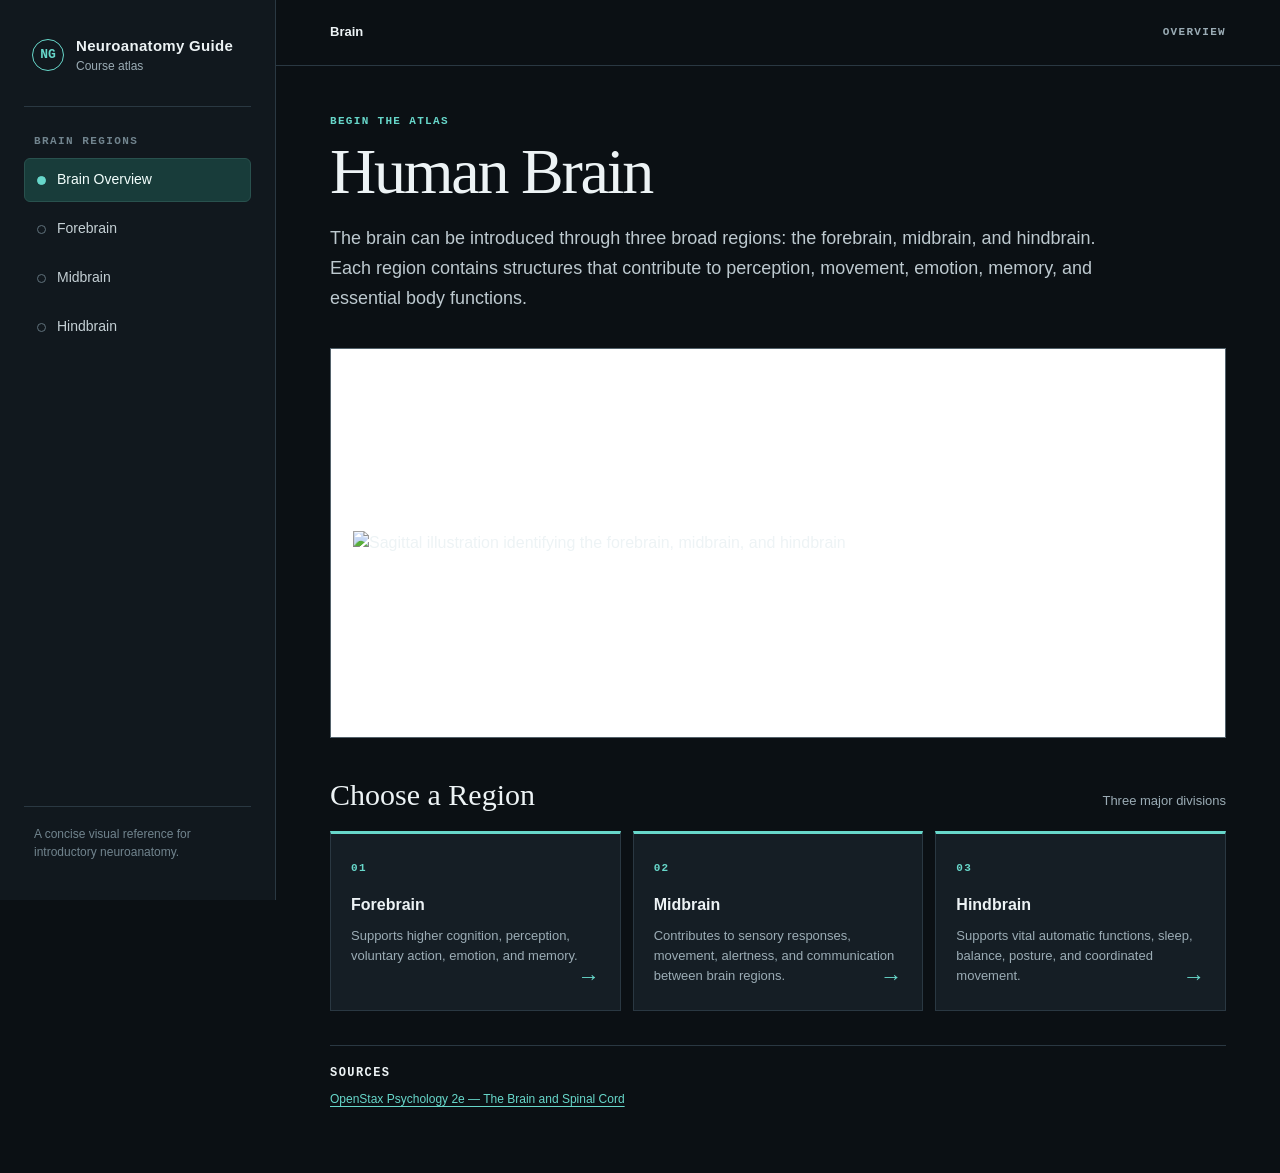
==== index.html @ 9b1bf2ac "Initial commit" ====
<!doctype html>
<html lang="en">
<head>
  <meta charset="utf-8">
  <meta name="viewport" content="width=device-width, initial-scale=1">
  <meta name="description" content="A concise visual guide to introductory human neuroanatomy.">
  <title>Brain Overview | Neuroanatomy Guide</title>
  <link rel="stylesheet" href="style.css">
  <script src="script.js" defer></script>
</head>
<body>
  <div class="shell">
    <aside class="sidebar" id="site-navigation" aria-label="Primary navigation">
      <div class="brand-row">
        <a class="brand" href="index.html">
          <span class="brand-mark">NG</span>
          <span><strong>Neuroanatomy Guide</strong><small>Course atlas</small></span>
        </a>
        <button class="menu-toggle" type="button" aria-expanded="false" aria-controls="primary-links">Menu</button>
      </div>
      <p class="nav-label">Brain regions</p>
      <nav class="nav" id="primary-links">
        <a class="active" href="index.html" aria-current="page">Brain Overview</a>
        <a href="forebrain/index.html">Forebrain</a>
        <a href="midbrain/index.html">Midbrain</a>
        <a href="hindbrain/index.html">Hindbrain</a>
      </nav>
      <p class="sidebar-note">A concise visual reference for introductory neuroanatomy.</p>
    </aside>

    <main>
      <header class="topbar">
        <div class="crumbs"><strong>Brain</strong></div>
        <div class="section-index">Overview</div>
      </header>
      <article class="content">
        <p class="eyebrow">Begin the atlas</p>
        <h1>Human Brain</h1>
        <p class="lead">The brain can be introduced through three broad regions: the forebrain, midbrain, and hindbrain. Each region contains structures that contribute to perception, movement, emotion, memory, and essential body functions.</p>

        <figure class="exhibit exhibit-wide">
          <img src="images/brain.png" alt="Sagittal illustration identifying the forebrain, midbrain, and hindbrain">
        </figure>

        <section aria-labelledby="regions-title">
          <div class="section-title">
            <h2 id="regions-title">Choose a Region</h2>
            <span>Three major divisions</span>
          </div>
          <div class="region-grid">
            <a class="region-card" href="forebrain/index.html">
              <span class="region-number">01</span><h3>Forebrain</h3><p>Supports higher cognition, perception, voluntary action, emotion, and memory.</p><span class="card-arrow">→</span>
            </a>
            <a class="region-card" href="midbrain/index.html">
              <span class="region-number">02</span><h3>Midbrain</h3><p>Contributes to sensory responses, movement, alertness, and communication between brain regions.</p><span class="card-arrow">→</span>
            </a>
            <a class="region-card" href="hindbrain/index.html">
              <span class="region-number">03</span><h3>Hindbrain</h3><p>Supports vital automatic functions, sleep, balance, posture, and coordinated movement.</p><span class="card-arrow">→</span>
            </a>
          </div>
        </section>
        <section class="sources" aria-labelledby="overview-sources"><h2 id="overview-sources">Sources</h2><p><a href="https://openstax.org/books/psychology-2e/pages/3-4-the-brain-and-spinal-cord">OpenStax Psychology 2e — The Brain and Spinal Cord</a></p></section>
      </article>
    </main>
  </div>
</body>
</html>
---- style.css ----
:root {
  color-scheme: dark;
  --bg: #0b1014;
  --sidebar: #11181e;
  --surface: #151e25;
  --surface-2: #1a252d;
  --line: #2a3842;
  --text: #edf3f5;
  --muted: #9bacb5;
  --accent: #67d7ca;
  --accent-soft: #183c3a;
  --blue: #66a9ff;
  --yellow: #e7bd57;
  --green: #5dc48b;
  --pink: #de7da6;
}

* { box-sizing: border-box; }
html { scroll-behavior: smooth; }
html, body { margin: 0; min-height: 100%; }
body { background: var(--bg); color: var(--text); font-family: Inter, "Segoe UI", Arial, sans-serif; font-size: 16px; line-height: 1.55; }
a { color: inherit; text-decoration: none; }
button { font: inherit; }
img { max-width: 100%; }

.shell { min-height: 100vh; display: grid; grid-template-columns: 276px minmax(0, 1fr); }
.sidebar { position: sticky; top: 0; height: 100vh; padding: 34px 24px 26px; background: var(--sidebar); border-right: 1px solid var(--line); display: flex; flex-direction: column; z-index: 5; }
.brand-row { border-bottom: 1px solid var(--line); padding: 0 8px 30px; }
.brand { display: flex; align-items: center; gap: 12px; }
.brand-mark { width: 32px; height: 32px; border: 1px solid var(--accent); border-radius: 50%; display: grid; place-items: center; color: var(--accent); font: 700 13px/1 Consolas, monospace; flex: 0 0 auto; }
.brand strong, .brand small { display: block; }
.brand strong { font-size: 15px; letter-spacing: .02em; }
.brand small { color: var(--muted); font-size: 12px; }
.menu-toggle { display: none; color: var(--text); background: transparent; border: 1px solid var(--line); border-radius: 5px; padding: 7px 10px; }
.nav-label { margin: 28px 10px 10px; color: #71848e; font: 600 11px/1.2 Consolas, monospace; letter-spacing: .13em; text-transform: uppercase; }
.nav { display: grid; gap: 5px; }
.nav > a { min-height: 44px; display: flex; align-items: center; gap: 11px; padding: 10px 12px; color: #c5d0d5; border: 1px solid transparent; border-radius: 6px; font-size: 14px; }
.nav > a::before { content: ""; width: 7px; height: 7px; border: 1px solid #60717b; border-radius: 50%; }
.nav a:hover, .nav a:focus-visible { color: var(--accent); }
.nav > a.active { background: var(--accent-soft); border-color: #29514e; color: #f3fffd; }
.nav > a.active::before { background: var(--accent); border-color: var(--accent); }
.subnav { margin: 2px 0 8px 17px; padding-left: 15px; border-left: 1px solid #31424c; display: grid; }
.subnav a { padding: 8px 11px; color: var(--muted); font-size: 13px; border-radius: 4px; }
.subnav a.active { color: var(--accent); background: rgba(103, 215, 202, .07); }
.sidebar-note { margin-top: auto; padding: 18px 10px 0; color: #71848e; border-top: 1px solid var(--line); font-size: 12px; }

main { min-width: 0; }
.topbar { min-height: 66px; padding: 0 54px; display: flex; align-items: center; justify-content: space-between; gap: 20px; border-bottom: 1px solid var(--line); color: var(--muted); }
.crumbs { font-size: 13px; }
.crumbs a:hover { color: var(--accent); }
.crumbs strong { color: var(--text); font-weight: 600; }
.crumbs span { margin: 0 7px; }
.section-index, .eyebrow, .region-number { font: 600 11px/1.3 Consolas, monospace; letter-spacing: .12em; text-transform: uppercase; }
.content { max-width: 1220px; margin: 0 auto; padding: 48px 54px 64px; }
.eyebrow { margin: 0 0 12px; color: var(--accent); }
h1 { margin: 0; font-family: Georgia, "Times New Roman", serif; font-size: clamp(48px, 5vw, 72px); font-weight: 500; line-height: 1; letter-spacing: -.035em; }
.lead { max-width: 800px; margin: 20px 0 35px; color: #bdc9cf; font-size: 18px; line-height: 1.65; }

.article-grid { display: grid; grid-template-columns: minmax(0, 1.65fr) minmax(280px, .8fr); gap: 26px; align-items: start; }
.exhibit { margin: 0; min-height: 390px; background: #ffffff; border: 1px solid #53626b; padding: 22px; display: grid; place-items: center; overflow: hidden; }
.exhibit img { display: block; width: 100%; max-height: 480px; object-fit: contain; }
.exhibit-wide img { max-height: 560px; }
.panel { background: var(--surface); border: 1px solid var(--line); padding: 24px; }
.panel h2 { margin: 0 0 10px; font: 500 26px/1.2 Georgia, serif; }
.panel p { margin: 0 0 19px; color: var(--muted); font-size: 14px; }
.deep-link { display: flex; align-items: center; justify-content: space-between; gap: 12px; min-height: 52px; padding: 12px 15px; color: #f2fffd; background: var(--accent-soft); border: 1px solid #2b625d; border-radius: 5px; font-weight: 650; font-size: 14px; }
.deep-link:hover, .deep-link:focus-visible { border-color: var(--accent); }
.deep-link span { color: var(--accent); font-size: 20px; }
.reading-note { margin-top: 16px; padding-top: 17px; border-top: 1px solid var(--line); color: #7f939d; font-size: 12px; }
.section-title { margin: 39px 0 18px; display: flex; align-items: baseline; justify-content: space-between; gap: 20px; }
.section-title h2 { margin: 0; font: 500 30px/1.2 Georgia, serif; }
.section-title span { color: var(--muted); font-size: 13px; }

.region-grid, .topic-grid { display: grid; gap: 12px; }
.region-grid { grid-template-columns: repeat(3, 1fr); }
.topic-grid.four { grid-template-columns: repeat(4, 1fr); }
.topic-grid.three { grid-template-columns: repeat(3, 1fr); }
.region-card, .topic-card { position: relative; background: var(--surface); border: 1px solid var(--line); border-top: 3px solid var(--card-color, var(--accent)); padding: 20px; }
.region-card { min-height: 180px; }
.topic-card { min-height: 132px; }
.region-card:hover, .region-card:focus-visible { background: var(--surface-2); border-color: var(--accent); }
.region-card h3, .topic-card h3 { margin: 14px 0 8px; font-size: 16px; }
.region-card p, .topic-card p { margin: 0; color: var(--muted); font-size: 13px; }
.topic-card p + p { margin-top: 10px; }
.topic-card .fact-label { color: var(--text); font-weight: 600; }
.region-number { color: var(--accent); }
.card-arrow { position: absolute; right: 20px; bottom: 16px; color: var(--accent); font-size: 22px; }
.frontal { --card-color: var(--blue); }
.parietal { --card-color: var(--yellow); }
.temporal { --card-color: var(--green); }
.occipital { --card-color: var(--pink); }
.page-links { margin-top: 38px; padding-top: 20px; border-top: 1px solid var(--line); display: flex; justify-content: space-between; gap: 16px; }
.page-links a { color: var(--muted); font-size: 13px; }
.page-links a:hover { color: var(--accent); }
.sources { margin-top: 34px; padding-top: 20px; border-top: 1px solid var(--line); color: var(--muted); font-size: 12px; }
.sources h2 { margin: 0 0 8px; color: var(--text); font: 600 12px/1.3 Consolas, monospace; letter-spacing: .12em; text-transform: uppercase; }
.sources p { margin: 0; }
.sources a { color: var(--accent); text-decoration: underline; text-underline-offset: 3px; }

@media (max-width: 980px) {
  .shell { grid-template-columns: 220px minmax(0, 1fr); }
  .content, .topbar { padding-left: 30px; padding-right: 30px; }
  .article-grid { grid-template-columns: 1fr; }
  .region-grid, .topic-grid.four { grid-template-columns: repeat(2, 1fr); }
}

@media (max-width: 680px) {
  .shell { display: block; }
  .sidebar { position: static; width: 100%; height: auto; padding: 18px; }
  .brand-row { display: flex; align-items: center; justify-content: space-between; gap: 16px; padding: 0 0 16px; }
  .menu-toggle { display: block; }
  .nav-label, .sidebar-note { display: none; }
  .nav { display: none; grid-template-columns: 1fr 1fr; margin-top: 16px; }
  .sidebar.nav-open .nav { display: grid; }
  .nav > a { justify-content: flex-start; padding: 8px; font-size: 12px; }
  .subnav { display: none; }
  .topbar { min-height: 54px; padding: 12px 20px; }
  .section-index { display: none; }
  .content { padding: 34px 20px 45px; }
  .region-grid, .topic-grid.four, .topic-grid.three { grid-template-columns: 1fr; }
  .exhibit { min-height: 260px; padding: 12px; }
  .section-title { align-items: flex-start; flex-direction: column; gap: 4px; }
  h1 { font-size: 48px; }
}
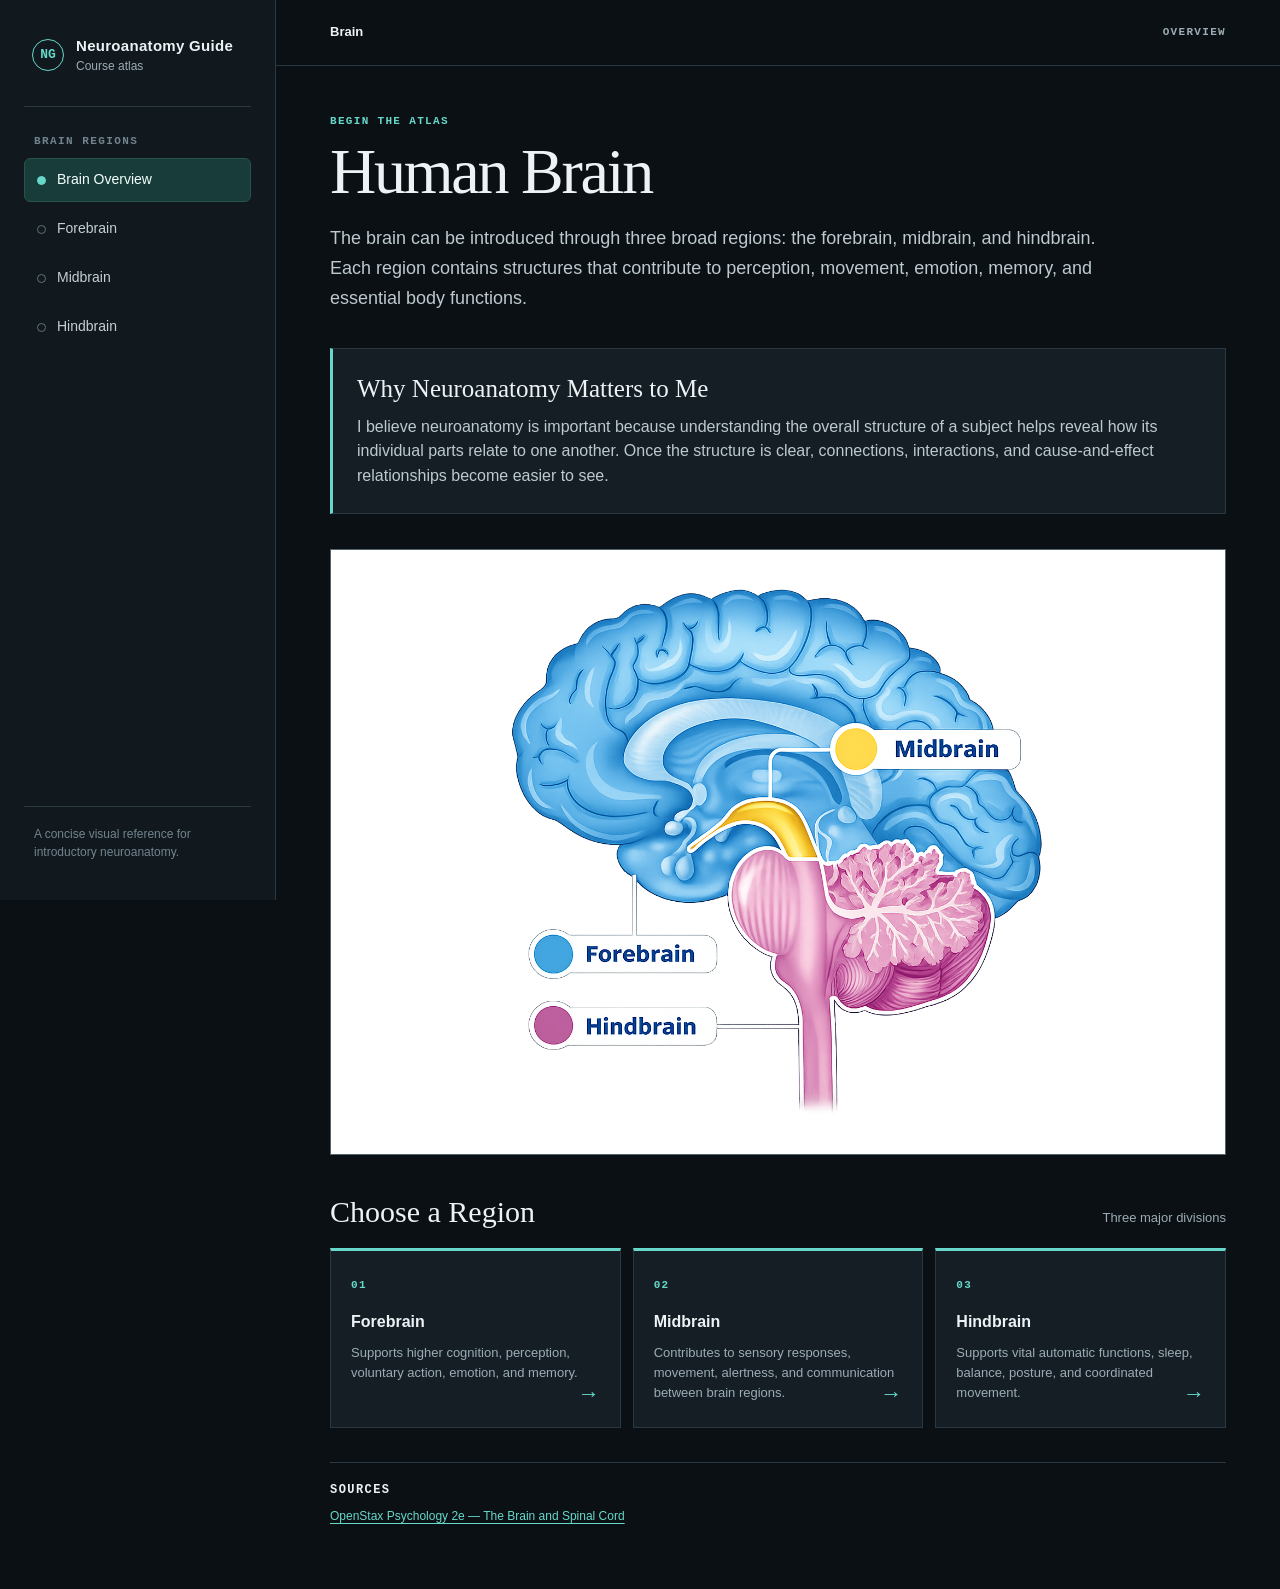
==== commit 2cf7c5b4: "Complete neuroanatomy assignment content" ====
--- a/index.html
+++ b/index.html
@@ -38,6 +38,11 @@
         <h1>Human Brain</h1>
         <p class="lead">The brain can be introduced through three broad regions: the forebrain, midbrain, and hindbrain. Each region contains structures that contribute to perception, movement, emotion, memory, and essential body functions.</p>
 
+        <section class="personal-note" aria-labelledby="why-it-matters">
+          <h2 id="why-it-matters">Why Neuroanatomy Matters to Me</h2>
+          <p>I believe neuroanatomy is important because understanding the overall structure of a subject helps reveal how its individual parts relate to one another. Once the structure is clear, connections, interactions, and cause-and-effect relationships become easier to see.</p>
+        </section>
+
         <figure class="exhibit exhibit-wide">
           <img src="images/brain.png" alt="Sagittal illustration identifying the forebrain, midbrain, and hindbrain">
         </figure>
--- a/style.css
+++ b/style.css
@@ -73,7 +73,7 @@
 
 .region-grid, .topic-grid { display: grid; gap: 12px; }
 .region-grid { grid-template-columns: repeat(3, 1fr); }
-.topic-grid.four { grid-template-columns: repeat(4, 1fr); }
+.topic-grid.four { grid-template-columns: repeat(2, 1fr); }
 .topic-grid.three { grid-template-columns: repeat(3, 1fr); }
 .region-card, .topic-card { position: relative; background: var(--surface); border: 1px solid var(--line); border-top: 3px solid var(--card-color, var(--accent)); padding: 20px; }
 .region-card { min-height: 180px; }
@@ -92,6 +92,9 @@
 .page-links { margin-top: 38px; padding-top: 20px; border-top: 1px solid var(--line); display: flex; justify-content: space-between; gap: 16px; }
 .page-links a { color: var(--muted); font-size: 13px; }
 .page-links a:hover { color: var(--accent); }
+.personal-note { max-width: 900px; margin: 0 0 35px; padding: 24px; background: var(--surface); border: 1px solid var(--line); border-left: 3px solid var(--accent); }
+.personal-note h2 { margin: 0 0 10px; font: 500 25px/1.25 Georgia, serif; }
+.personal-note p { margin: 0; color: #bdc9cf; }
 .sources { margin-top: 34px; padding-top: 20px; border-top: 1px solid var(--line); color: var(--muted); font-size: 12px; }
 .sources h2 { margin: 0 0 8px; color: var(--text); font: 600 12px/1.3 Consolas, monospace; letter-spacing: .12em; text-transform: uppercase; }
 .sources p { margin: 0; }
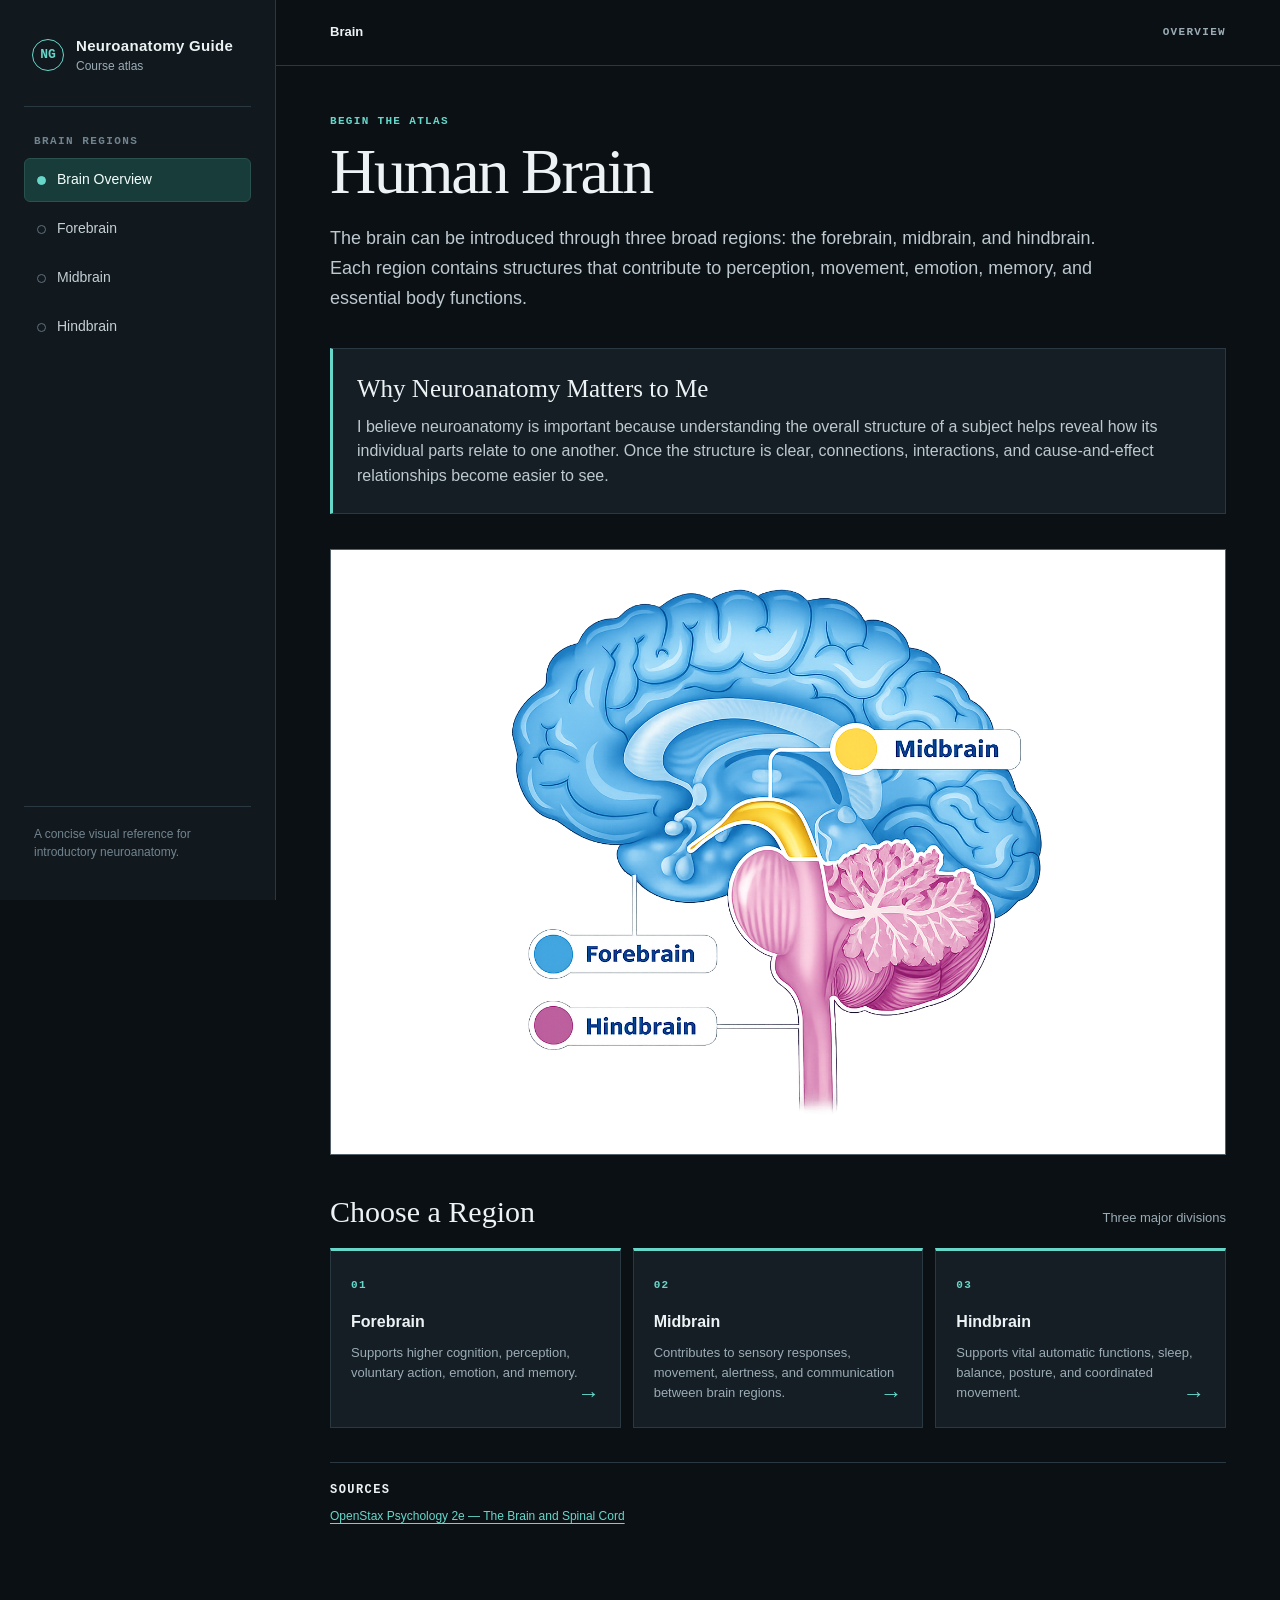
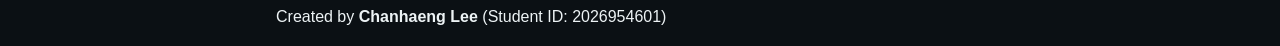
==== commit 38069b65: "Created by Chanhaeng Lee" ====
--- a/index.html
+++ b/index.html
@@ -66,6 +66,12 @@
         </section>
         <section class="sources" aria-labelledby="overview-sources"><h2 id="overview-sources">Sources</h2><p><a href="https://openstax.org/books/psychology-2e/pages/3-4-the-brain-and-spinal-cord">OpenStax Psychology 2e — The Brain and Spinal Cord</a></p></section>
       </article>
+      <footer class="site-footer">
+        <p>
+          Created by <strong>Chanhaeng Lee</strong>
+          (Student ID: 2026954601)
+        </p>
+      </footer>
     </main>
   </div>
 </body>
